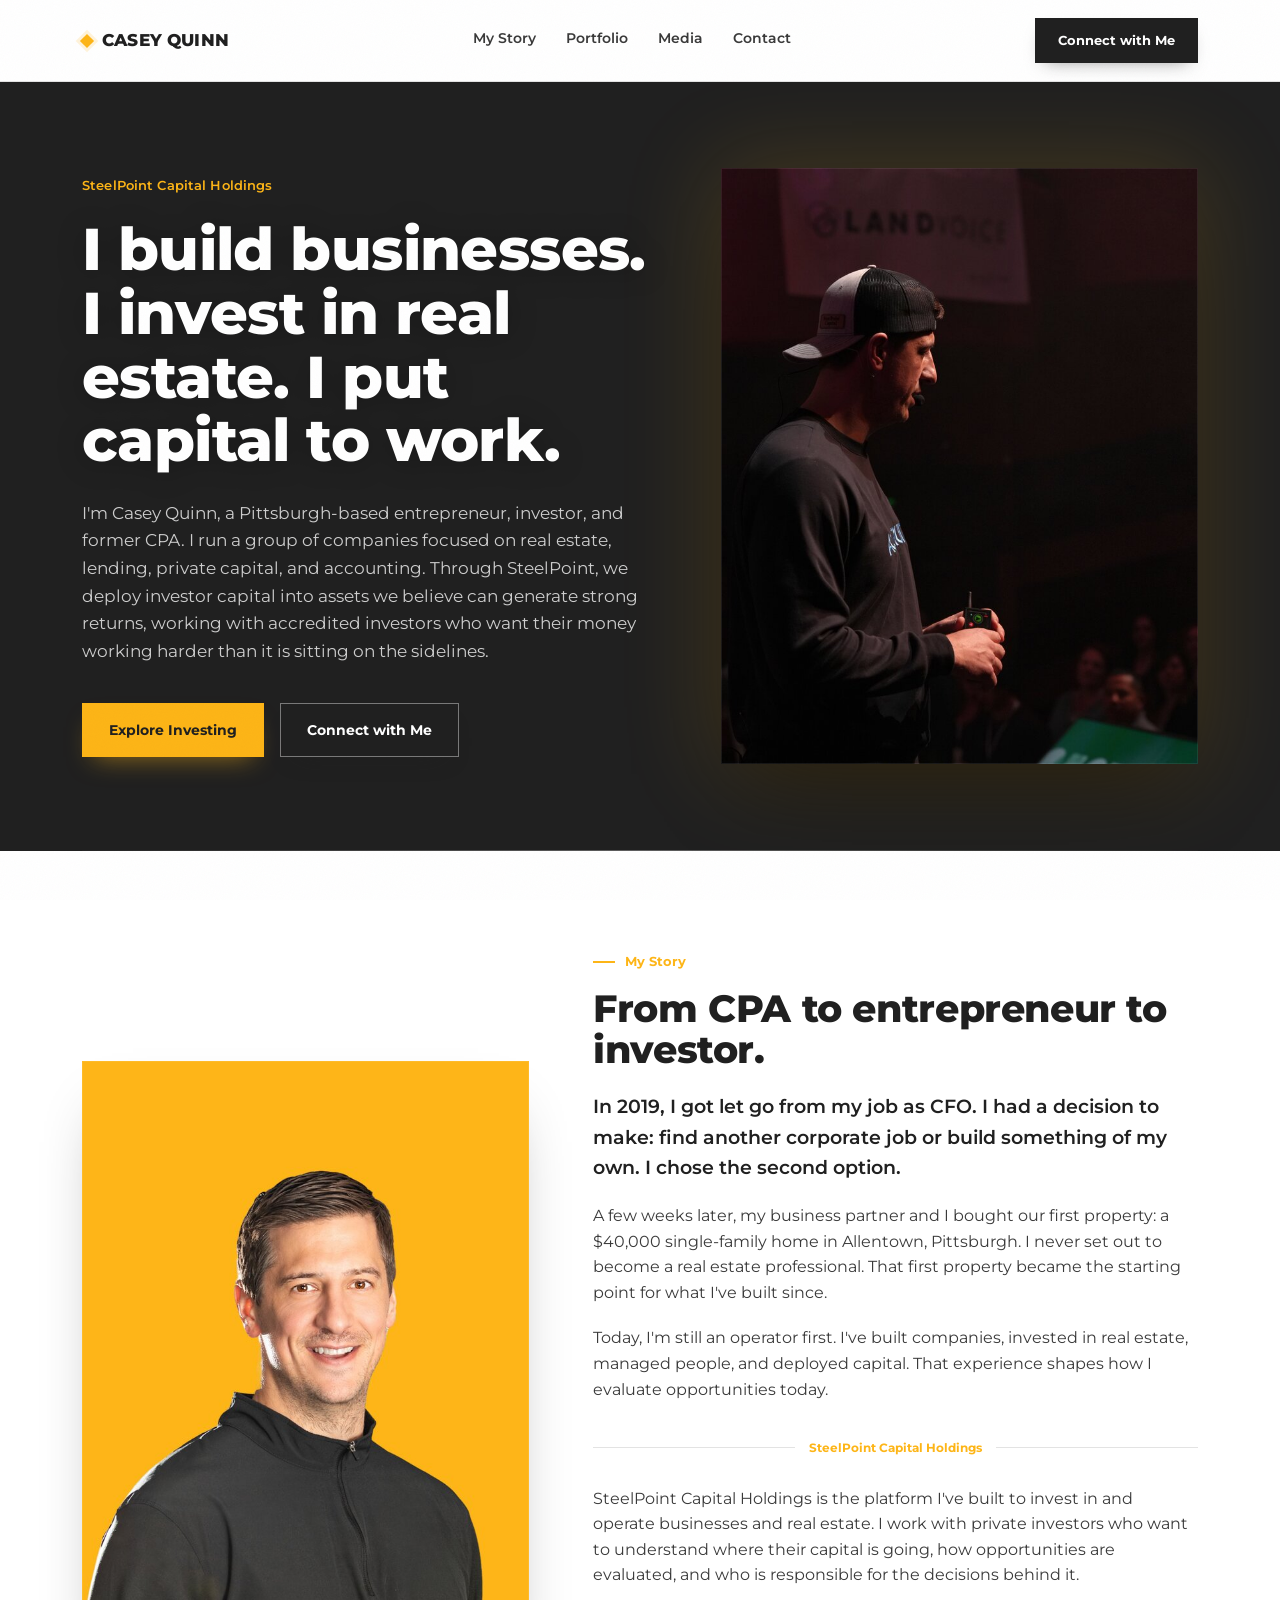
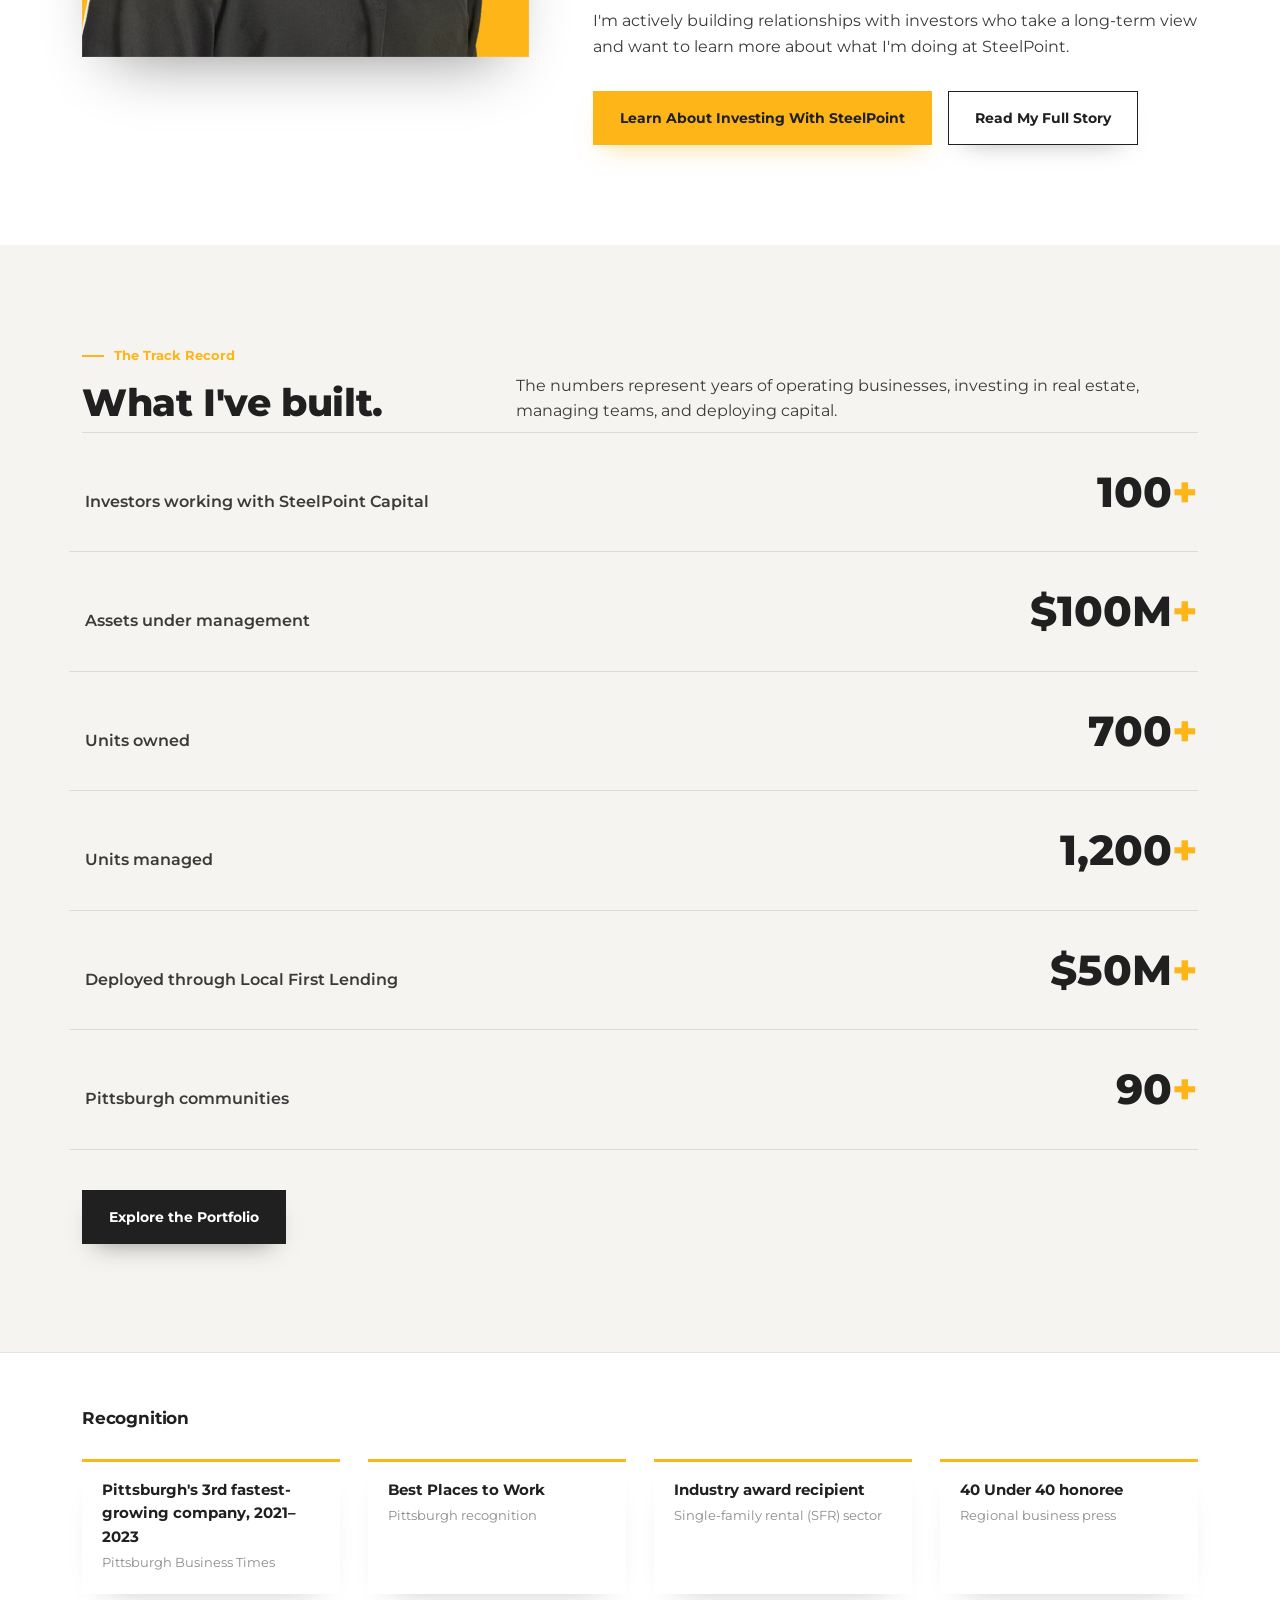
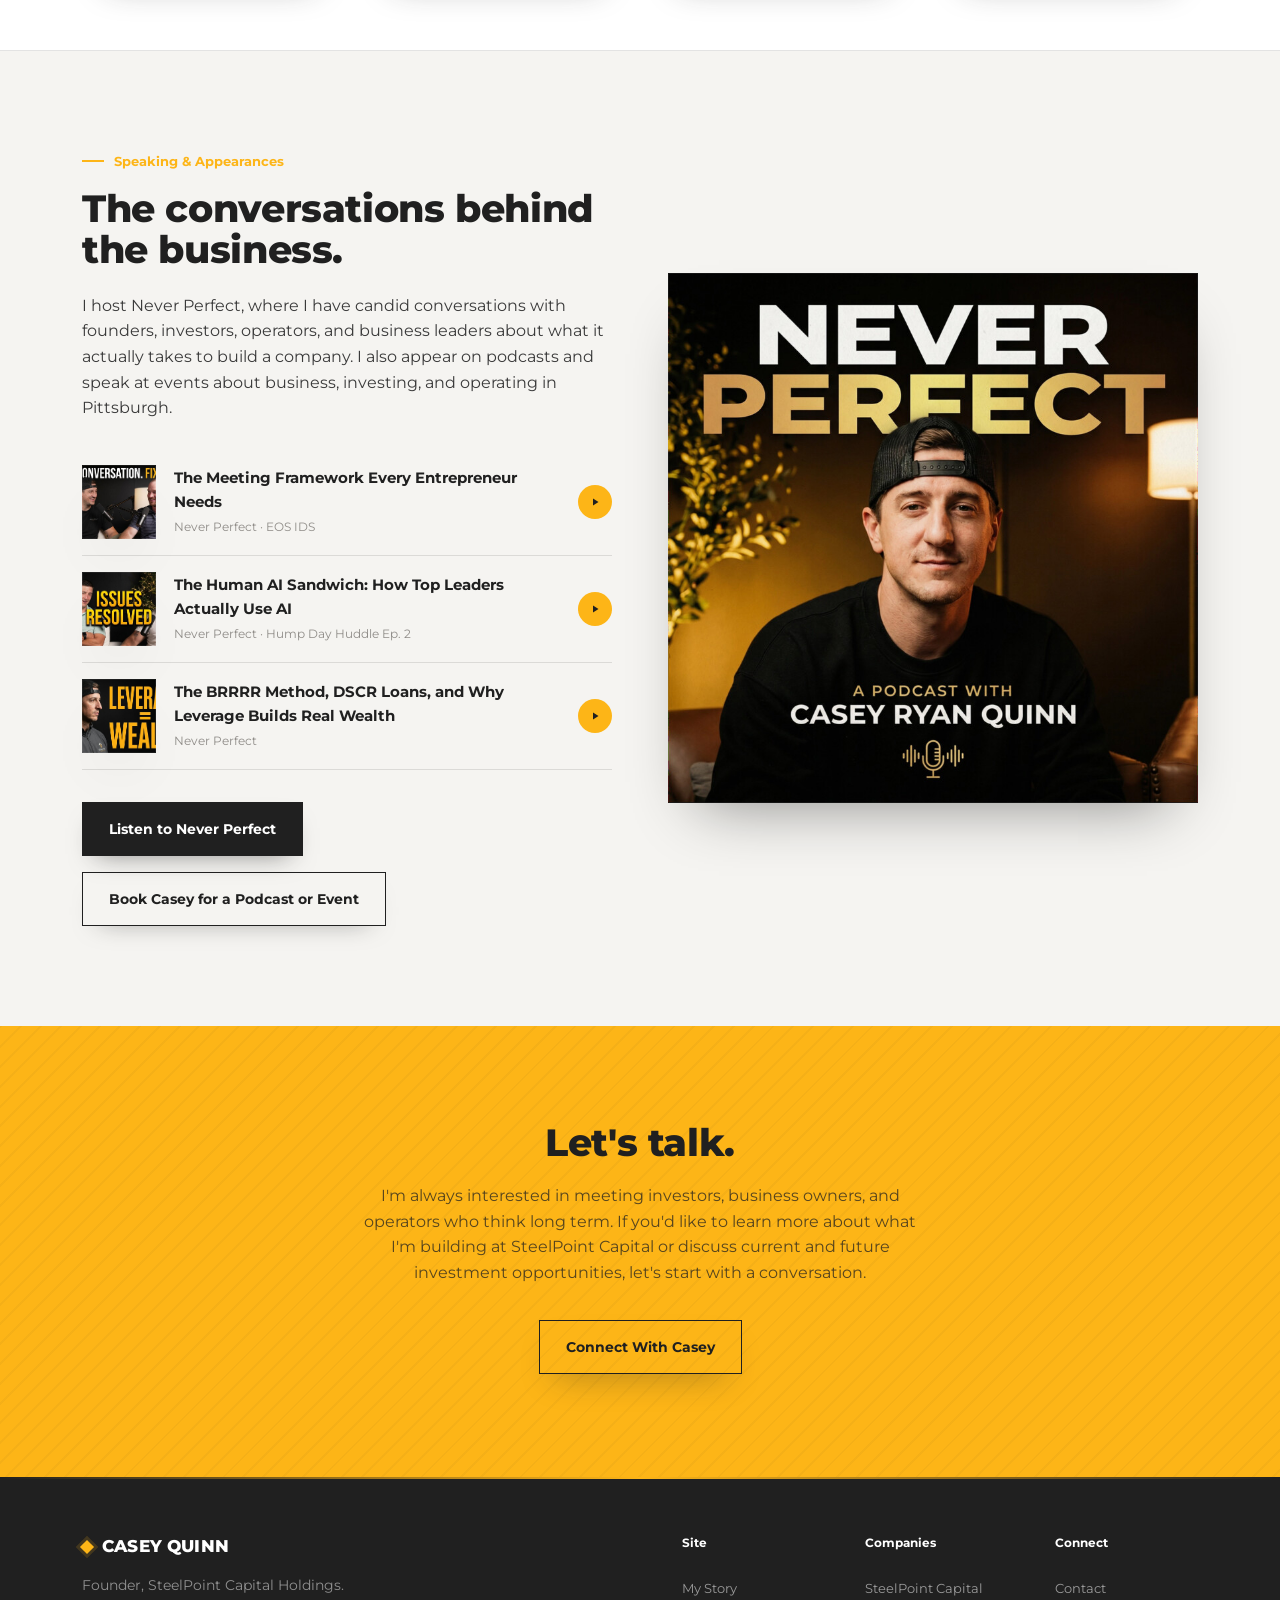
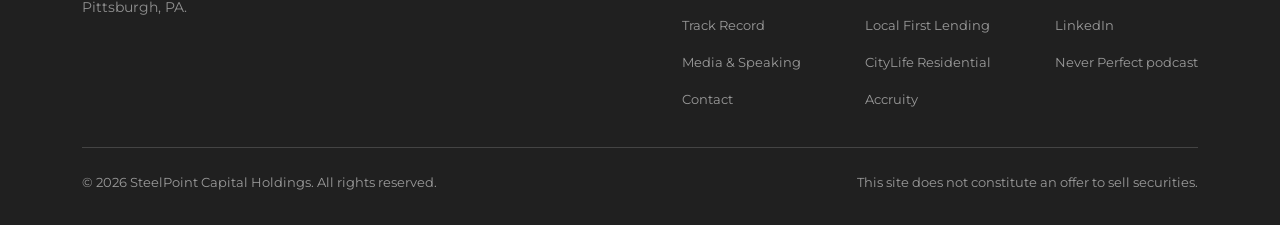
==== index.html @ b3d167ef "Add files via upload" ====
<!DOCTYPE html>
<html lang="en">
<head>
<meta charset="UTF-8">
<meta name="viewport" content="width=device-width, initial-scale=1.0">
<title>Casey Quinn | Pittsburgh Investor, Business Owner & Founder</title>
<meta name="description" content="Casey Quinn is a Pittsburgh investor, business owner, and former CPA. He founded SteelPoint Capital Holdings and invests in real estate, private lending, and operating businesses with private capital.">
<link rel="preconnect" href="https://fonts.googleapis.com">
<link rel="preconnect" href="https://fonts.gstatic.com" crossorigin>
<link href="https://fonts.googleapis.com/css2?family=Montserrat:ital,wght@0,400;0,500;0,600;0,700;0,800;0,900;1,500&display=swap" rel="stylesheet">
<link rel="stylesheet" href="styles.css">
</head>
<body>

<header>
  <div class="nav">
    <a href="#top" class="brand"><span class="mark"></span>CASEY QUINN</a>
    <nav class="navlinks">
      <a href="about.html">My Story</a>
      <a href="portfolio.html">Portfolio</a>
      <a href="media.html">Media</a>
      <a href="index.html#contact">Contact</a>
    </nav>
    <a href="#contact" class="nav-cta">Connect with Me</a>
  </div>
</header>

<main id="top">

  <!-- HERO -->
  <section class="hero">
    <div class="hero-grid">
      <div>
        <div class="hero-eyebrow">SteelPoint Capital Holdings</div>
        <h1>I build businesses. I invest in real estate. I put capital to work.</h1>
        <p class="lede">I'm Casey Quinn, a Pittsburgh-based entrepreneur, investor, and former CPA. I run a group of companies focused on real estate, lending, private capital, and accounting. Through SteelPoint, we deploy investor capital into assets we believe can generate strong returns, working with accredited investors who want their money working harder than it is sitting on the sidelines.</p>
        <div class="hero-ctas">
          <a href="#built" class="btn btn-primary">Explore Investing</a>
          <a href="#contact" class="btn btn-ghost">Connect with Me</a>
        </div>
      </div>
      <div class="media-frame hero-media">
        <img src="[data-uri]" alt="Casey Quinn speaking on stage at a business event">
      </div>
    </div>
    <div class="wrap" style="padding-top:64px;">
      <div class="rule dark"></div>
    </div>
  </section>

  <!-- MY STORY (carries the SteelPoint platform copy too) -->
  <section id="story">
    <div class="wrap story">
      <div class="media-frame story-media">
        <img src="[data-uri]" alt="Casey Quinn portrait">
      </div>
      <div class="story-copy">
        <div class="kicker">My Story</div>
        <h2 class="title" style="max-width:none;">From CPA to entrepreneur to investor.</h2>
        <p class="lead-line">In 2019, I got let go from my job as CFO. I had a decision to make: find another corporate job or build something of my own. I chose the second option.</p>
        <p>A few weeks later, my business partner and I bought our first property: a $40,000 single-family home in Allentown, Pittsburgh. I never set out to become a real estate professional. That first property became the starting point for what I've built since.</p>
        <p>Today, I'm still an operator first. I've built companies, invested in real estate, managed people, and deployed capital. That experience shapes how I evaluate opportunities today.</p>

        <div class="story-divider"><div class="rule"></div><span>SteelPoint Capital Holdings</span><div class="rule"></div></div>

        <p style="margin-top:0;">SteelPoint Capital Holdings is the platform I've built to invest in and operate businesses and real estate. I work with private investors who want to understand where their capital is going, how opportunities are evaluated, and who is responsible for the decisions behind it.</p>
        <p>I'm actively building relationships with investors who take a long-term view and want to learn more about what I'm doing at SteelPoint.</p>

        <div class="story-ctas">
          <a href="https://steelpointcapital.net" target="_blank" rel="noopener" class="btn btn-primary">Learn About Investing With SteelPoint</a>
          <a href="about.html" class="btn btn-outline">Read My Full Story</a>
        </div>
      </div>
    </div>
  </section>

  <!-- THE TRACK RECORD — LEDGER -->
  <section id="built" class="bg-paper">
    <div class="wrap">
      <div class="ledger-top-row">
        <div>
          <div class="kicker">The Track Record</div>
          <h2 class="title">What I've built.</h2>
        </div>
        <p style="margin-top:6px;">The numbers represent years of operating businesses, investing in real estate, managing teams, and deploying capital.</p>
      </div>

      <div class="ledger">
        <div class="ledger-row">
          <div class="label">Investors working with SteelPoint Capital</div>
          <div class="figure">100<span class="accent">+</span></div>
        </div>
        <div class="ledger-row">
          <div class="label">Assets under management</div>
          <div class="figure">$100M<span class="accent">+</span></div>
        </div>
        <div class="ledger-row">
          <div class="label">Units owned</div>
          <div class="figure">700<span class="accent">+</span></div>
        </div>
        <div class="ledger-row">
          <div class="label">Units managed</div>
          <div class="figure">1,200<span class="accent">+</span></div>
        </div>
        <div class="ledger-row">
          <div class="label">Deployed through Local First Lending</div>
          <div class="figure">$50M<span class="accent">+</span></div>
        </div>
        <div class="ledger-row">
          <div class="label">Pittsburgh communities</div>
          <div class="figure">90<span class="accent">+</span></div>
        </div>
      </div>

      <div style="margin-top:40px;">
        <a href="portfolio.html" class="btn btn-dark">Explore the Portfolio</a>
      </div>
    </div>
  </section>

  <!-- RECOGNITION -->
  <section class="recognition section-tight">
    <div class="wrap">
      <div class="recognition-head">
        <h3>Recognition</h3>
      </div>
      <div class="awards">
        <div class="award">
          <div class="name">Pittsburgh's 3rd fastest-growing company, 2021–2023</div>
          <div class="org">Pittsburgh Business Times</div>
        </div>
        <div class="award">
          <div class="name">Best Places to Work</div>
          <div class="org">Pittsburgh recognition</div>
        </div>
        <div class="award">
          <div class="name">Industry award recipient</div>
          <div class="org">Single-family rental (SFR) sector</div>
        </div>
        <div class="award">
          <div class="name">40 Under 40 honoree</div>
          <div class="org">Regional business press</div>
        </div>
      </div>
    </div>
  </section>

  <!-- SPEAKING & APPEARANCES -->
  <section id="media" class="bg-paper">
    <div class="wrap media-grid">
      <div>
        <div class="kicker">Speaking &amp; Appearances</div>
        <h2 class="title" style="max-width:none;">The conversations behind the business.</h2>
        <p style="margin-top:22px;">I host Never Perfect, where I have candid conversations with founders, investors, operators, and business leaders about what it actually takes to build a company. I also appear on podcasts and speak at events about business, investing, and operating in Pittsburgh.</p>

        <div class="episode-list">
          <a class="episode" href="https://www.youtube.com/watch?v=0knOy11fl3Q" target="_blank" rel="noopener">
            <div class="media-frame thumb"><img src="[data-uri]" alt="Never Perfect episode thumbnail: The Meeting Framework Every Entrepreneur Needs"></div>
            <div>
              <div class="ep-title">The Meeting Framework Every Entrepreneur Needs</div>
              <div class="ep-sub">Never Perfect · EOS IDS</div>
            </div>
            <div class="play-dot cta-col"><svg width="12" height="12" viewBox="0 0 24 24" fill="#202020"><path d="M8 5v14l11-7z"/></svg></div>
          </a>
          <a class="episode" href="https://www.youtube.com/watch?v=DEhcLsqCCtw" target="_blank" rel="noopener">
            <div class="media-frame thumb"><img src="[data-uri]" alt="Never Perfect episode thumbnail: The Human AI Sandwich"></div>
            <div>
              <div class="ep-title">The Human AI Sandwich: How Top Leaders Actually Use AI</div>
              <div class="ep-sub">Never Perfect · Hump Day Huddle Ep. 2</div>
            </div>
            <div class="play-dot cta-col"><svg width="12" height="12" viewBox="0 0 24 24" fill="#202020"><path d="M8 5v14l11-7z"/></svg></div>
          </a>
          <a class="episode" href="https://www.youtube.com/watch?v=7s39C6xNFzo" target="_blank" rel="noopener">
            <div class="media-frame thumb"><img src="[data-uri]" alt="Never Perfect episode thumbnail: Leverage = Wealth"></div>
            <div>
              <div class="ep-title">The BRRRR Method, DSCR Loans, and Why Leverage Builds Real Wealth</div>
              <div class="ep-sub">Never Perfect</div>
            </div>
            <div class="play-dot cta-col"><svg width="12" height="12" viewBox="0 0 24 24" fill="#202020"><path d="M8 5v14l11-7z"/></svg></div>
          </a>
        </div>

        <div style="margin-top:32px; display:flex; gap:16px; flex-wrap:wrap;">
          <a href="media.html" class="btn btn-dark">Listen to Never Perfect</a>
          <a href="media.html#contact-form" class="btn btn-outline">Book Casey for a Podcast or Event</a>
        </div>
      </div>
      <div class="media-frame" style="aspect-ratio:1/1;">
        <img src="[data-uri]" alt="Never Perfect, a podcast with Casey Ryan Quinn — cover art">
      </div>
    </div>
  </section>

  <!-- FINAL CTA -->
  <section id="contact" class="final-cta">
    <div class="wrap" style="max-width:640px;">
      <h2 class="title">Let's talk.</h2>
      <p>I'm always interested in meeting investors, business owners, and operators who think long term. If you'd like to learn more about what I'm building at SteelPoint Capital or discuss current and future investment opportunities, let's start with a conversation.</p>
      <a href="#" class="btn btn-outline" style="border-color:#202020;">Connect With Casey</a>
    </div>
  </section>

</main>

<footer>
  <div class="wrap">
    <div class="footer-top">
      <div>
        <div class="brand" style="color:#fff;"><span class="mark"></span>CASEY QUINN</div>
        <p style="max-width:32ch; margin-top:14px; color:rgba(255,255,255,0.5); font-size:0.86rem;">Founder, SteelPoint Capital Holdings. Pittsburgh, PA.</p>
      </div>
      <div class="footer-cols">
        <div class="footer-col">
          <h4>Site</h4>
          <a href="about.html">My Story</a>
          <a href="portfolio.html">Track Record</a>
          <a href="media.html">Media &amp; Speaking</a>
          <a href="index.html#contact">Contact</a>
        </div>
        <div class="footer-col">
          <h4>Companies</h4>
          <a href="https://steelpointcapital.net" target="_blank" rel="noopener">SteelPoint Capital</a>
          <a href="https://localfirstlending.com" target="_blank" rel="noopener">Local First Lending</a>
          <a href="https://cityliferesidential.com" target="_blank" rel="noopener">CityLife Residential</a>
          <a href="https://accruity.com" target="_blank" rel="noopener">Accruity</a>
        </div>
        <div class="footer-col">
          <h4>Connect</h4>
          <a href="index.html#contact">Contact</a>
          <a href="#">LinkedIn</a>
          <a href="media.html">Never Perfect podcast</a>
        </div>
      </div>
    </div>
    <div class="footer-bottom">
      <span>© 2026 SteelPoint Capital Holdings. All rights reserved.</span>
      <span>This site does not constitute an offer to sell securities.</span>
    </div>
  </div>
</footer>

<script src="script.js" defer></script>
</body>
</html>
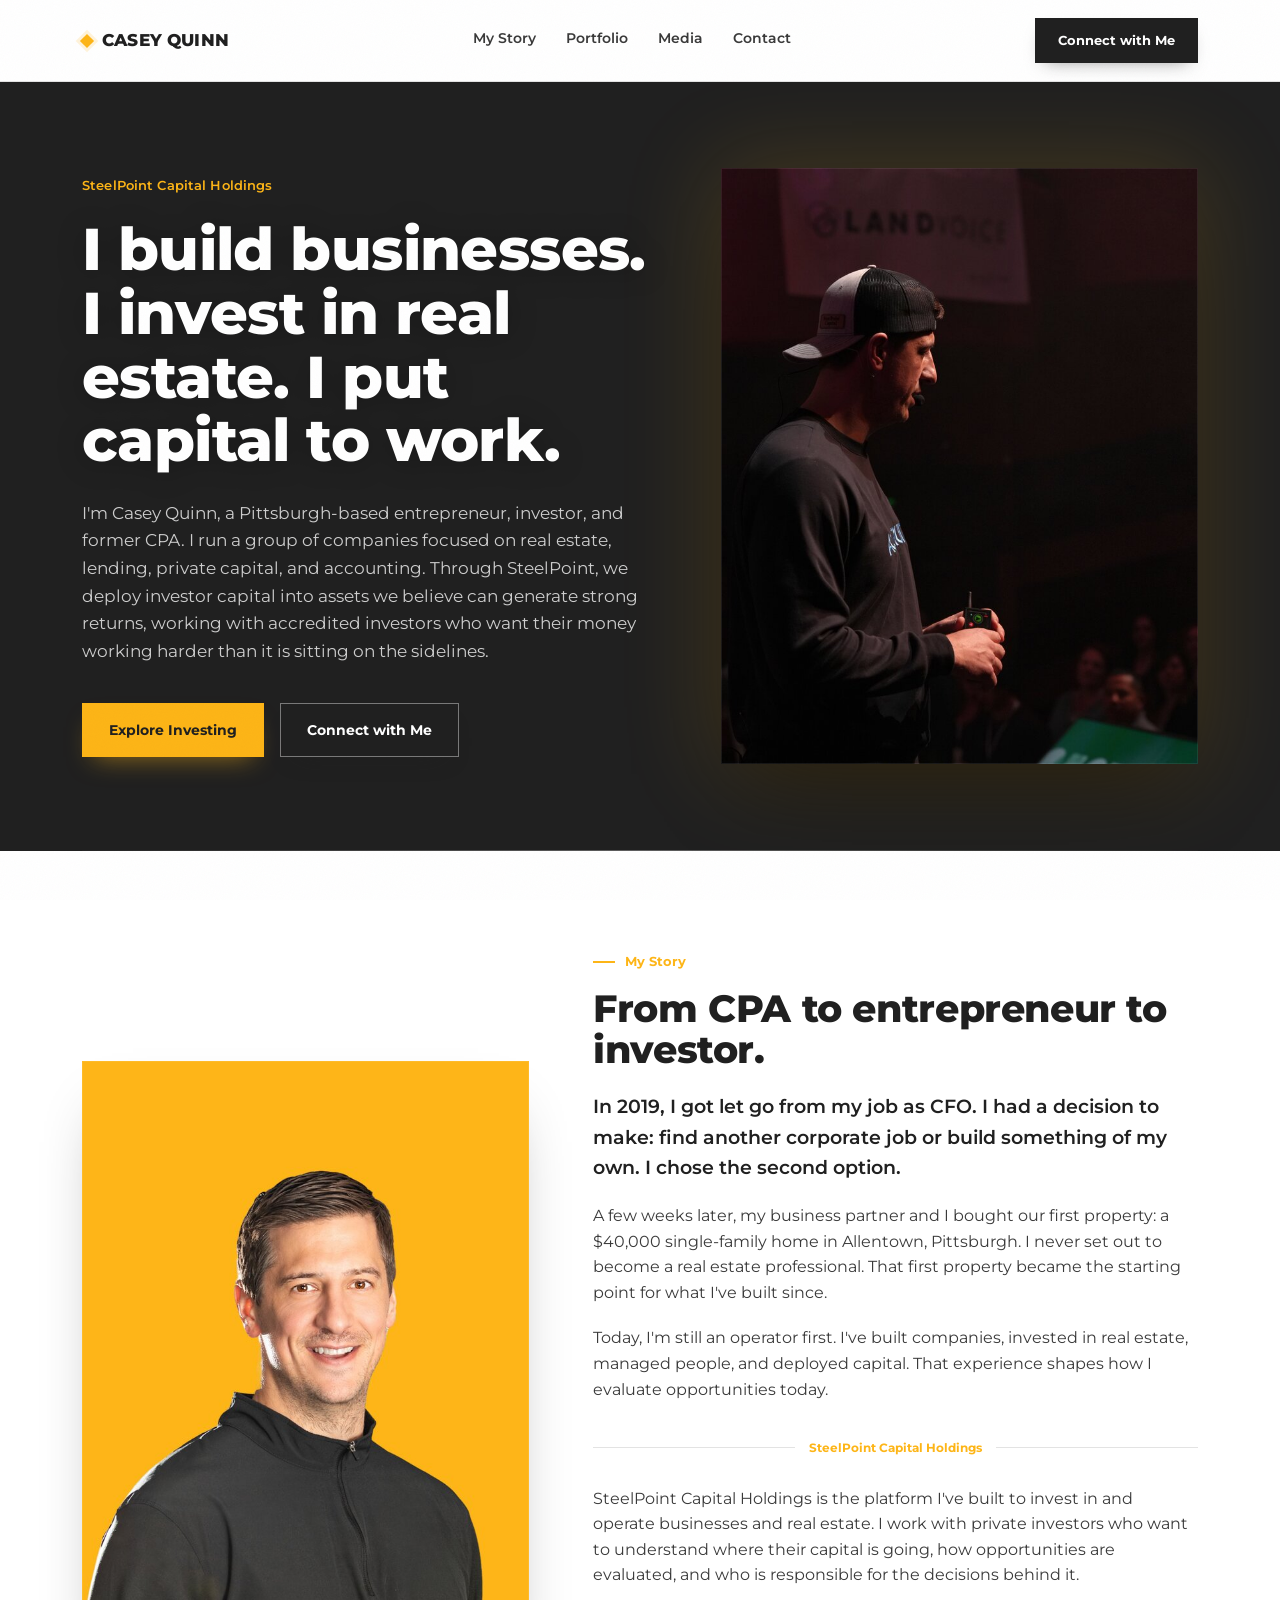
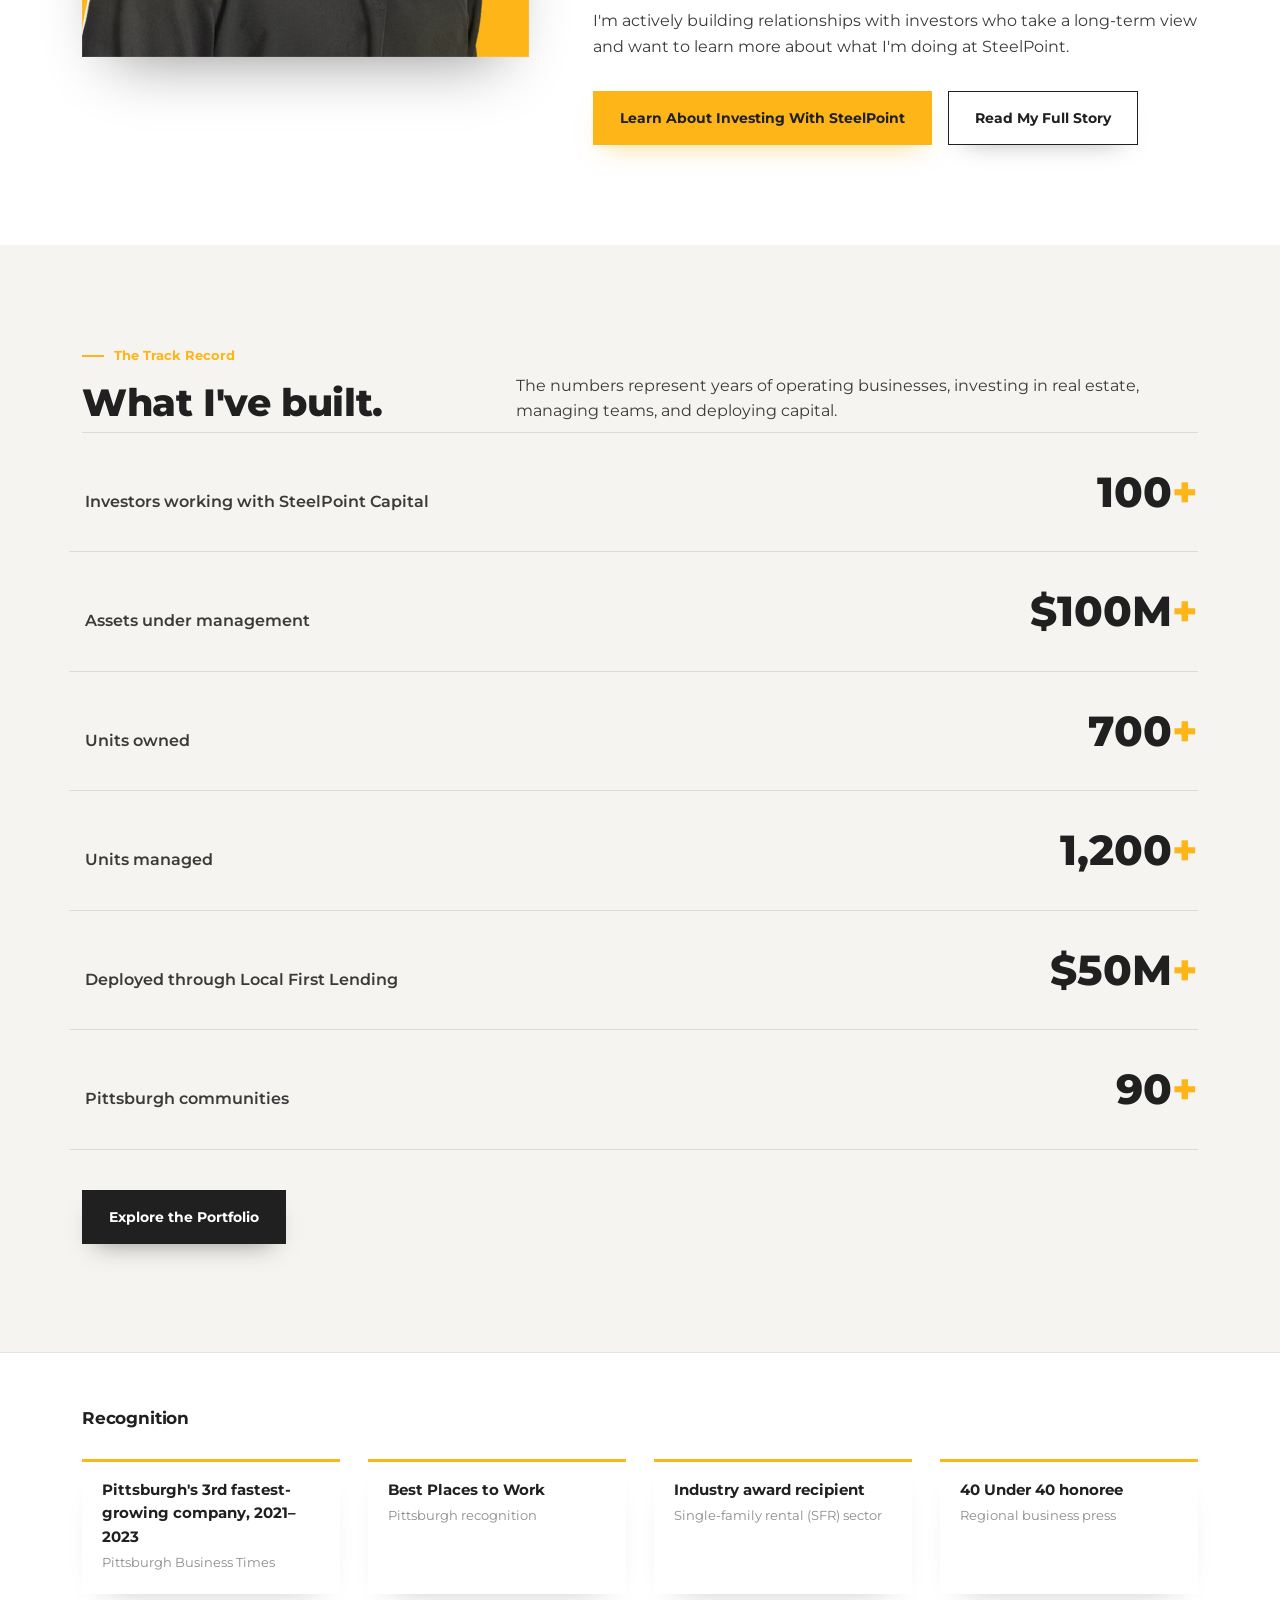
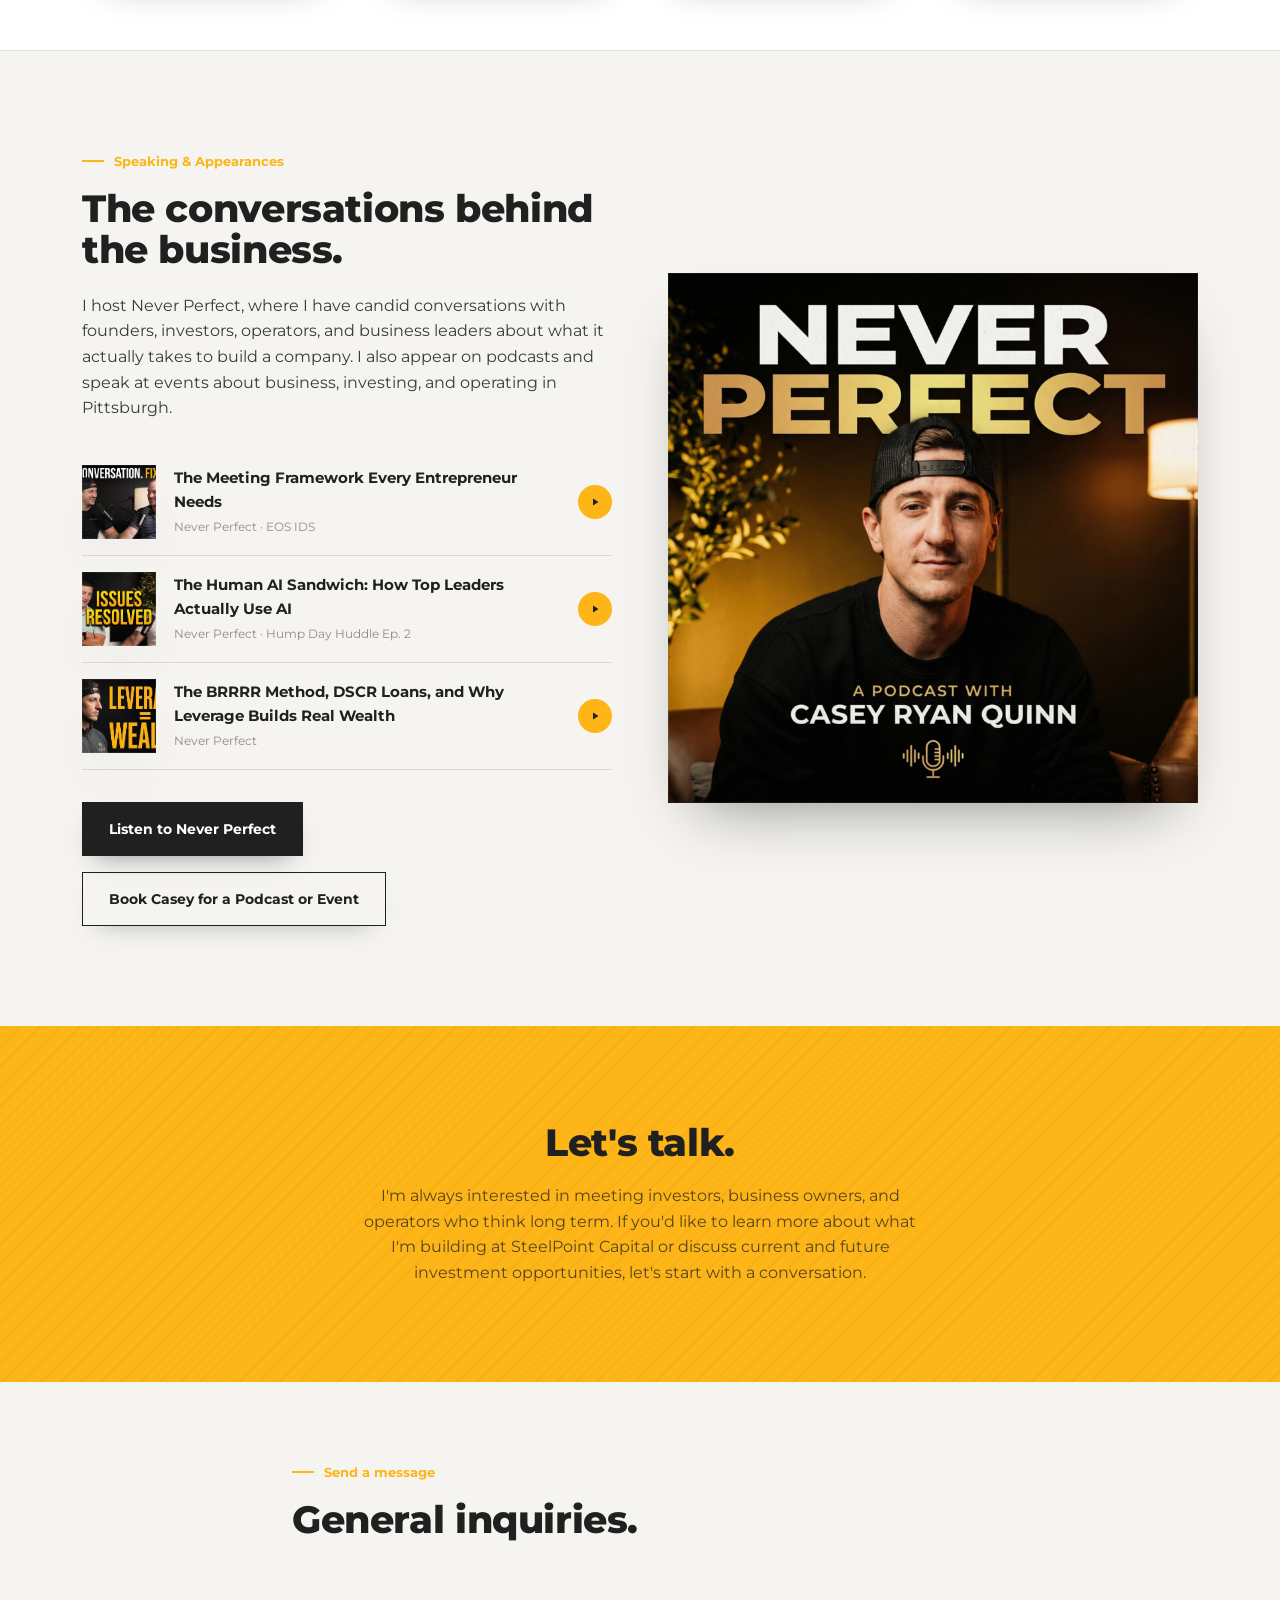
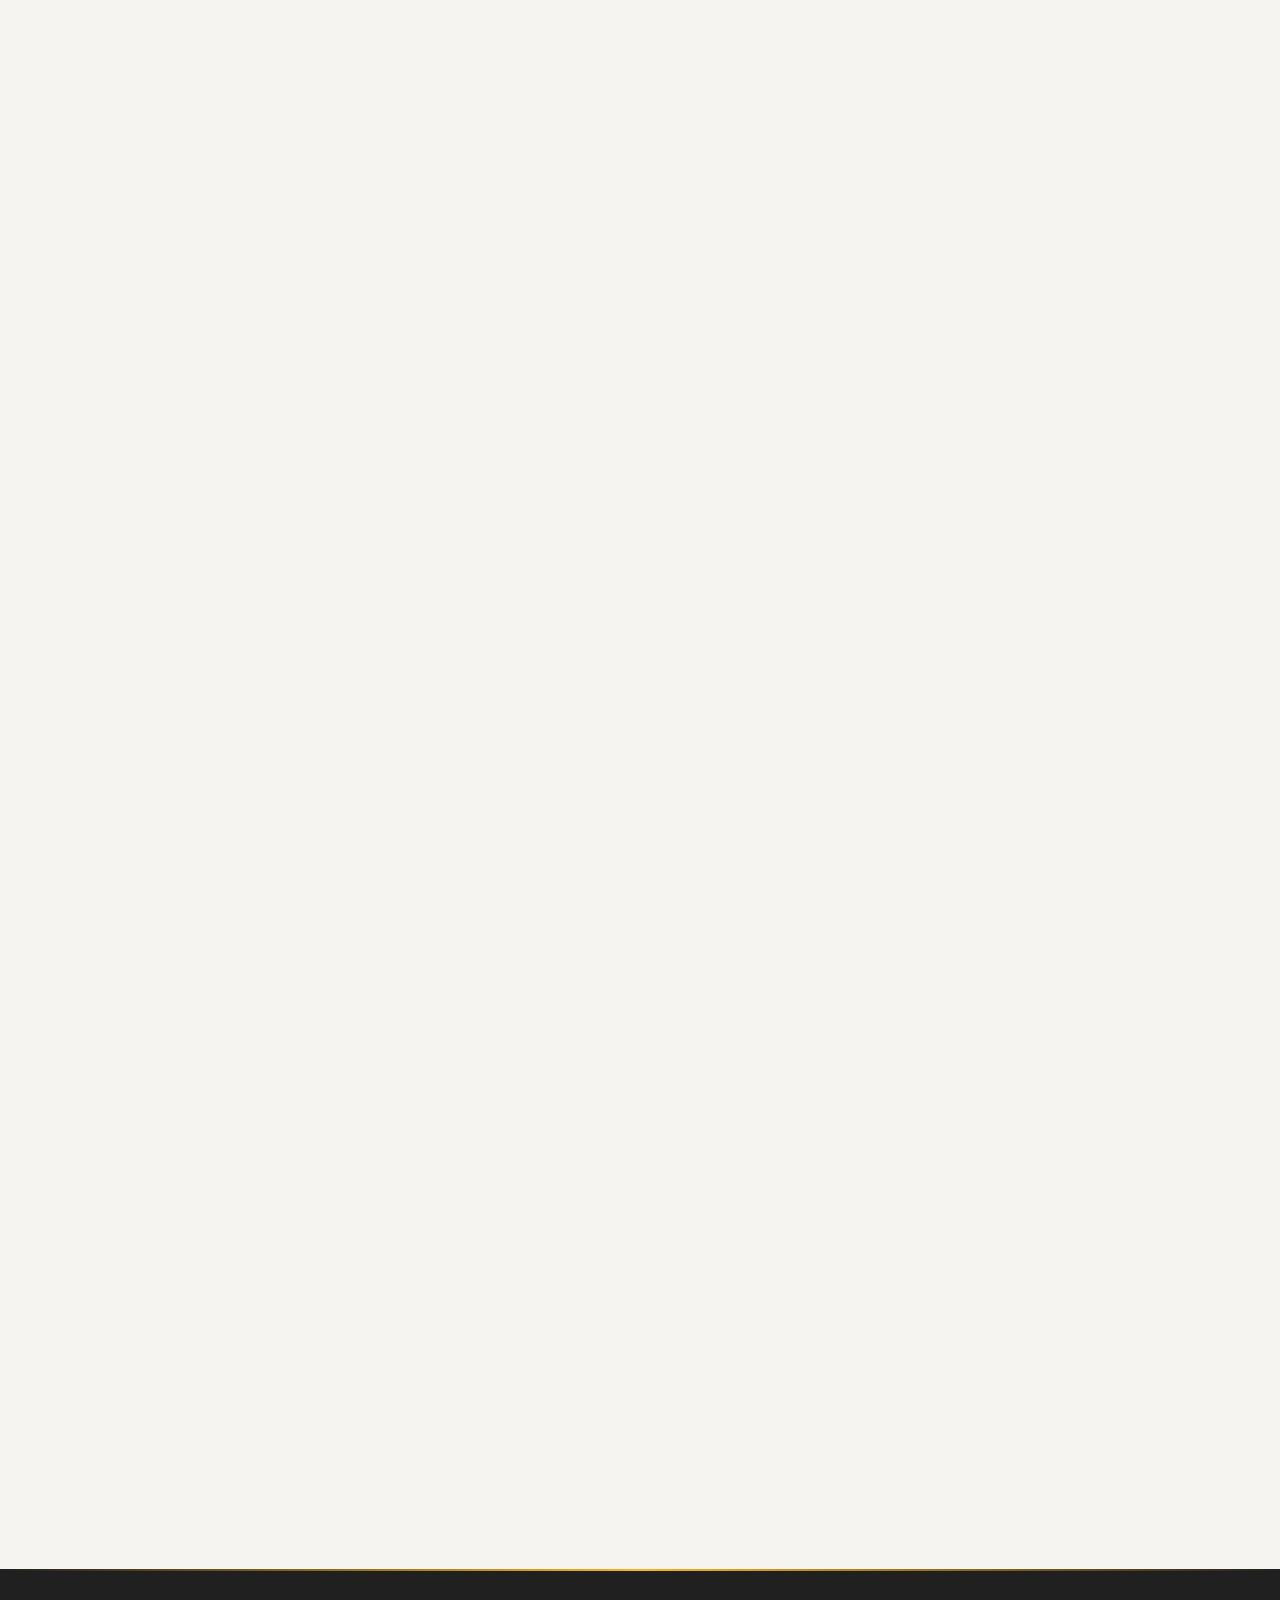
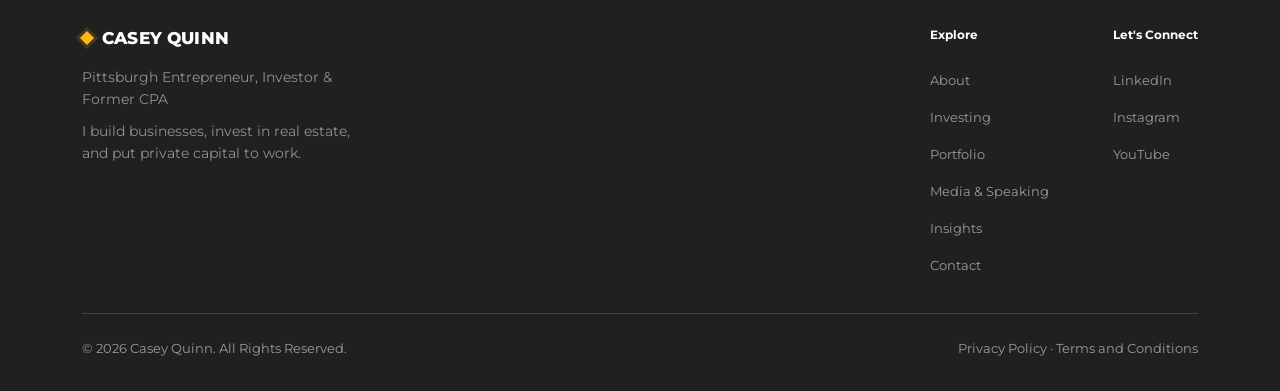
==== commit 5d8f9aa1: "Update index.html" ====
--- a/index.html
+++ b/index.html
@@ -19,9 +19,9 @@
       <a href="about.html">My Story</a>
       <a href="portfolio.html">Portfolio</a>
       <a href="media.html">Media</a>
-      <a href="index.html#contact">Contact</a>
+      <a href="https://api.leadconnectorhq.com/widget/form/xkjPEVlogO7r6uIH93pH" target="_blank" rel="noopener">Contact</a>
     </nav>
-    <a href="#contact" class="nav-cta">Connect with Me</a>
+    <a href="https://api.leadconnectorhq.com/widget/form/xkjPEVlogO7r6uIH93pH" target="_blank" rel="noopener" class="nav-cta">Connect with Me</a>
   </div>
 </header>
 
@@ -36,7 +36,7 @@
         <p class="lede">I'm Casey Quinn, a Pittsburgh-based entrepreneur, investor, and former CPA. I run a group of companies focused on real estate, lending, private capital, and accounting. Through SteelPoint, we deploy investor capital into assets we believe can generate strong returns, working with accredited investors who want their money working harder than it is sitting on the sidelines.</p>
         <div class="hero-ctas">
           <a href="#built" class="btn btn-primary">Explore Investing</a>
-          <a href="#contact" class="btn btn-ghost">Connect with Me</a>
+          <a href="https://api.leadconnectorhq.com/widget/form/xkjPEVlogO7r6uIH93pH" target="_blank" rel="noopener" class="btn btn-ghost">Connect with Me</a>
         </div>
       </div>
       <div class="media-frame hero-media">
@@ -182,7 +182,7 @@
 
         <div style="margin-top:32px; display:flex; gap:16px; flex-wrap:wrap;">
           <a href="media.html" class="btn btn-dark">Listen to Never Perfect</a>
-          <a href="media.html#contact-form" class="btn btn-outline">Book Casey for a Podcast or Event</a>
+          <a href="https://api.leadconnectorhq.com/widget/form/h2JJKFLfU58iXI5Qeb3U" target="_blank" rel="noopener" class="btn btn-outline">Book Casey for a Podcast or Event</a>
         </div>
       </div>
       <div class="media-frame" style="aspect-ratio:1/1;">
@@ -196,7 +196,35 @@
     <div class="wrap" style="max-width:640px;">
       <h2 class="title">Let's talk.</h2>
       <p>I'm always interested in meeting investors, business owners, and operators who think long term. If you'd like to learn more about what I'm building at SteelPoint Capital or discuss current and future investment opportunities, let's start with a conversation.</p>
-      <a href="#" class="btn btn-outline" style="border-color:#202020;">Connect With Casey</a>
+    </div>
+  </section>
+
+  <!-- GENERAL INQUIRY FORM -->
+  <section class="bg-paper section-tight">
+    <div class="wrap" style="max-width:760px;">
+      <div class="kicker">Send a message</div>
+      <h2 class="title" style="max-width:none; margin-bottom:28px;">General inquiries.</h2>
+      <div class="form-embed-frame">
+        <iframe
+          src="https://api.leadconnectorhq.com/widget/form/xkjPEVlogO7r6uIH93pH"
+          style="width:100%;min-height:1513px;border:none;border-radius:8px"
+          id="inline-xkjPEVlogO7r6uIH93pH"
+          data-layout="{'id':'INLINE'}"
+          data-trigger-type="alwaysShow"
+          data-trigger-value=""
+          data-activation-type="alwaysActivated"
+          data-activation-value=""
+          data-deactivation-type="neverDeactivate"
+          data-deactivation-value=""
+          data-form-name="General Contact Inquiry - Web"
+          data-height="1513"
+          data-layout-iframe-id="inline-xkjPEVlogO7r6uIH93pH"
+          data-form-id="xkjPEVlogO7r6uIH93pH"
+          data-cookie-consent="true"
+          data-cookie-consent-provider="auto"
+          title="General Contact Inquiry - Web"
+        ></iframe>
+      </div>
     </div>
   </section>
 
@@ -207,38 +235,35 @@
     <div class="footer-top">
       <div>
         <div class="brand" style="color:#fff;"><span class="mark"></span>CASEY QUINN</div>
-        <p style="max-width:32ch; margin-top:14px; color:rgba(255,255,255,0.5); font-size:0.86rem;">Founder, SteelPoint Capital Holdings. Pittsburgh, PA.</p>
+        <p style="max-width:32ch; margin-top:14px; color:rgba(255,255,255,0.5); font-size:0.86rem;">Pittsburgh Entrepreneur, Investor &amp; Former CPA</p>
+        <p style="max-width:32ch; margin-top:10px; color:rgba(255,255,255,0.5); font-size:0.86rem;">I build businesses, invest in real estate, and put private capital to work.</p>
       </div>
       <div class="footer-cols">
         <div class="footer-col">
-          <h4>Site</h4>
-          <a href="about.html">My Story</a>
-          <a href="portfolio.html">Track Record</a>
+          <h4>Explore</h4>
+          <a href="about.html">About</a>
+          <a href="index.html#built">Investing</a>
+          <a href="portfolio.html">Portfolio</a>
           <a href="media.html">Media &amp; Speaking</a>
-          <a href="index.html#contact">Contact</a>
+          <a href="#">Insights</a>
+          <a href="https://api.leadconnectorhq.com/widget/form/xkjPEVlogO7r6uIH93pH" target="_blank" rel="noopener">Contact</a>
         </div>
         <div class="footer-col">
-          <h4>Companies</h4>
-          <a href="https://steelpointcapital.net" target="_blank" rel="noopener">SteelPoint Capital</a>
-          <a href="https://localfirstlending.com" target="_blank" rel="noopener">Local First Lending</a>
-          <a href="https://cityliferesidential.com" target="_blank" rel="noopener">CityLife Residential</a>
-          <a href="https://accruity.com" target="_blank" rel="noopener">Accruity</a>
-        </div>
-        <div class="footer-col">
-          <h4>Connect</h4>
-          <a href="index.html#contact">Contact</a>
+          <h4>Let's Connect</h4>
           <a href="#">LinkedIn</a>
-          <a href="media.html">Never Perfect podcast</a>
+          <a href="#">Instagram</a>
+          <a href="#">YouTube</a>
         </div>
       </div>
     </div>
     <div class="footer-bottom">
-      <span>© 2026 SteelPoint Capital Holdings. All rights reserved.</span>
-      <span>This site does not constitute an offer to sell securities.</span>
+      <span>© 2026 Casey Quinn. All Rights Reserved.</span>
+      <span><a href="#" style="color:inherit;">Privacy Policy</a> &middot; <a href="#" style="color:inherit;">Terms and Conditions</a></span>
     </div>
   </div>
 </footer>
 
+<script src="https://link.msgsndr.com/js/form_embed.js"></script>
 <script src="script.js" defer></script>
 </body>
 </html>
